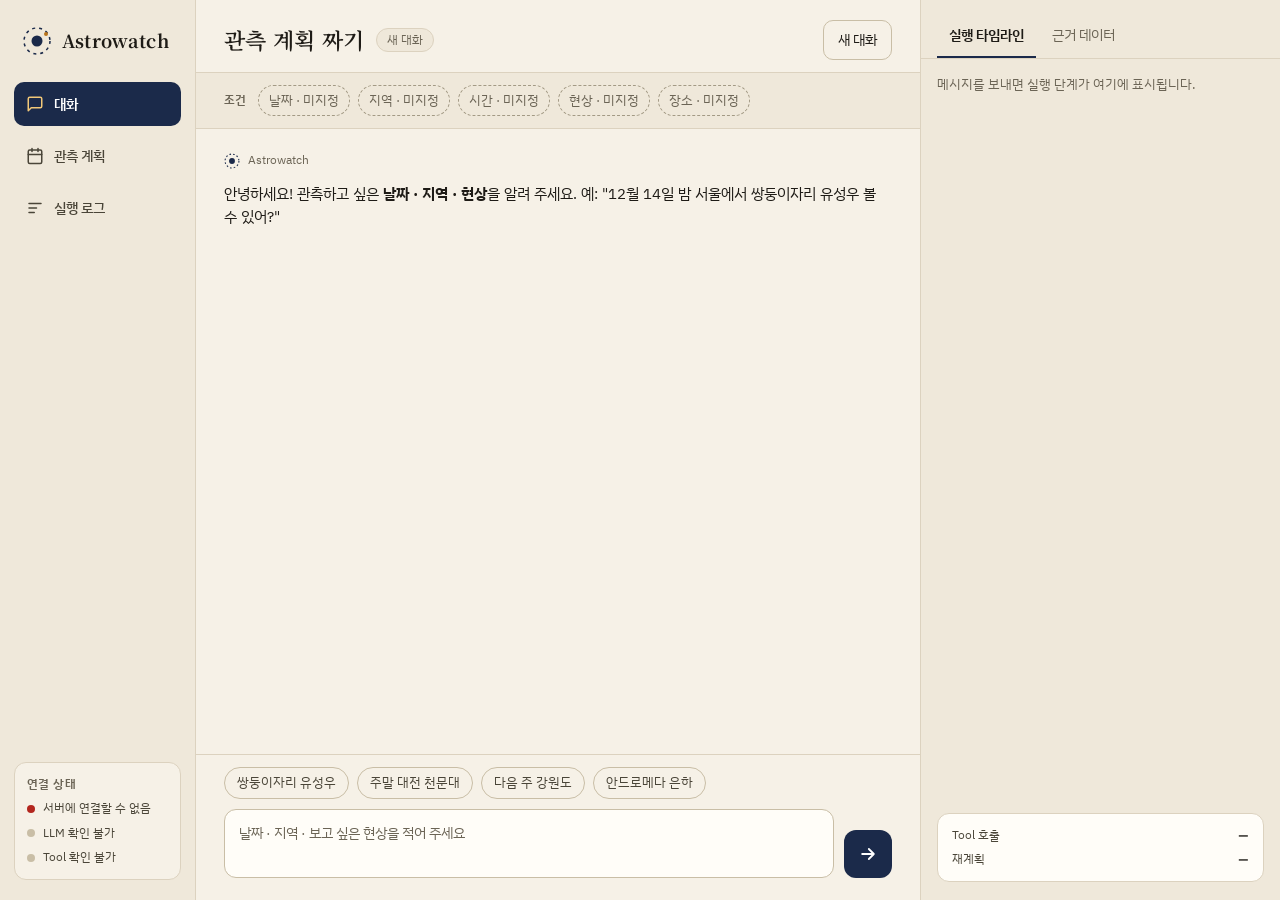
==== frontend/index.html @ b9a4609a "feat: 백엔드 및 프론트엔드 요소 핵심 요소 구현" ====
<!doctype html>
<html lang="ko">
<head>
  <meta charset="utf-8">
  <meta name="viewport" content="width=device-width, initial-scale=1, viewport-fit=cover">
  <title>Astrowatch · 대화</title>
  <link rel="preconnect" href="https://fonts.googleapis.com">
  <link rel="preconnect" href="https://fonts.gstatic.com" crossorigin>
  <link rel="stylesheet" href="https://fonts.googleapis.com/css2?family=IBM+Plex+Sans+KR:wght@400;500;600;700&family=Noto+Serif+KR:wght@600;700&family=Space+Grotesk:wght@500;600;700&display=swap">
  <link rel="stylesheet" href="css/style.css?v=3">
</head>
<body>
<div class="app">
  <nav class="rail" aria-label="주 메뉴">
    <a class="brand" href="index.html" aria-label="Astrowatch 홈"><svg width="30" height="30" viewBox="0 0 30 30" aria-hidden="true"><circle cx="15" cy="15" r="13" fill="none" stroke="#1B2A4A" stroke-width="1.5" stroke-dasharray="3 4"></circle><circle cx="15" cy="15" r="5.5" fill="#1B2A4A"></circle><circle cx="24" cy="8" r="2" fill="#B8731B"></circle></svg><span class="brand-name">Astrowatch</span></a>
    <a class="rail-link" href="index.html" aria-current="page"><svg width="18" height="18" viewBox="0 0 24 24" fill="none" stroke="currentColor" stroke-width="2" stroke-linecap="round" stroke-linejoin="round" aria-hidden="true"><path d="M21 15a2 2 0 0 1-2 2H7l-4 4V5a2 2 0 0 1 2-2h14a2 2 0 0 1 2 2z"></path></svg><span>대화</span></a>
    <a class="rail-link" href="plans.html"><svg width="18" height="18" viewBox="0 0 24 24" fill="none" stroke="currentColor" stroke-width="2" stroke-linecap="round" stroke-linejoin="round" aria-hidden="true"><rect x="3" y="4" width="18" height="18" rx="2"></rect><path d="M16 2v4M8 2v4M3 10h18"></path></svg><span>관측 계획</span><span class="rail-count" id="rail-plan-count" hidden></span></a>
    <a class="rail-link" href="logs.html"><svg width="18" height="18" viewBox="0 0 24 24" fill="none" stroke="currentColor" stroke-width="2" stroke-linecap="round" stroke-linejoin="round" aria-hidden="true"><path d="M4 6h16M4 12h10M4 18h7"></path></svg><span>실행 로그</span></a>
    <div class="rail-card" id="health" aria-live="polite"><div class="rail-card-title">연결 상태</div><div class="muted">확인 중…</div></div>
  </nav>
  <main class="chat-layout">
    <section class="chat-col" aria-label="대화">
      <header class="chat-head">
        <a class="mobile-brand" href="index.html" aria-label="Astrowatch 홈"><svg width="24" height="24" viewBox="0 0 30 30" aria-hidden="true"><circle cx="15" cy="15" r="13" fill="none" stroke="#1B2A4A" stroke-width="1.5" stroke-dasharray="3 4"></circle><circle cx="15" cy="15" r="5.5" fill="#1B2A4A"></circle><circle cx="24" cy="8" r="2" fill="#B8731B"></circle></svg><span class="brand-name">Astrowatch</span></a>
        <h1 class="page-title">관측 계획 짜기</h1>
        <span id="session-label" class="session-chip">새 대화</span>
        <button type="button" id="new-chat" class="btn btn-sm">새 대화</button>
      </header>

      <div id="cond-strip" class="cond-strip" aria-label="현재 조건"></div>

      <div id="messages" class="messages" aria-live="polite"></div>

      <div class="composer">
        <button type="button" id="sheet-handle" class="sheet-handle" aria-controls="exec-panel" aria-expanded="false">
          <span class="grip" aria-hidden="true"></span>
          <span>실행 과정</span>
          <span id="sheet-summary" class="num">아직 실행 없음</span>
          <svg width="16" height="16" viewBox="0 0 24 24" fill="none" stroke="currentColor" stroke-width="2" stroke-linecap="round" stroke-linejoin="round" aria-hidden="true"><path d="m18 15-6-6-6 6"></path></svg>
        </button>
        <p id="status" class="status" hidden><span class="spinner" aria-hidden="true"></span> 처리 중… Tool 을 호출하고 있습니다</p>
        <div class="examples" aria-label="예시 질문">
          <button type="button" class="chip" data-example="12월 14일 밤 서울에서 쌍둥이자리 유성우 볼 수 있어?">쌍둥이자리 유성우</button>
          <button type="button" class="chip" data-example="이번 주말 대전 근처 천문대 추천해 줘">주말 대전 천문대</button>
          <button type="button" class="chip" data-example="다음 주 강원도에서 별 보기 좋은 날은?">다음 주 강원도</button>
          <button type="button" class="chip" data-example="대전 유성구에서 안드로메다 은하 보기 좋은 날짜 추천해 줘">안드로메다 은하</button>
        </div>
        <form id="chat-form" class="chat-form">
          <label for="chat-input" class="sr-only">메시지</label>
          <textarea id="chat-input" rows="2" maxlength="2000" placeholder="날짜 · 지역 · 보고 싶은 현상을 적어 주세요"></textarea>
          <button type="submit" id="send-btn" class="send-btn" aria-label="보내기"><svg width="20" height="20" viewBox="0 0 24 24" fill="none" stroke="currentColor" stroke-width="2.2" stroke-linecap="round" stroke-linejoin="round" aria-hidden="true"><path d="M5 12h14M13 6l6 6-6 6"></path></svg></button>
        </form>
      </div>
    </section>

    <aside id="exec-panel" class="exec-panel" aria-label="실행 패널">
      <div class="exec-tabs" role="tablist" aria-label="패널 전환">
        <button type="button" role="tab" id="tab-timeline" class="exec-tab" aria-selected="true" aria-controls="pane-timeline">실행 타임라인</button>
        <button type="button" role="tab" id="tab-evidence" class="exec-tab" aria-selected="false" aria-controls="pane-evidence" tabindex="-1">근거 데이터</button>
        <button type="button" id="exec-close" class="btn btn-icon exec-close" aria-label="실행 패널 닫기"><svg width="18" height="18" viewBox="0 0 24 24" fill="none" stroke="currentColor" stroke-width="2" stroke-linecap="round" aria-hidden="true"><path d="M18 6 6 18M6 6l12 12"></path></svg></button>
      </div>
      <div id="pane-timeline" class="exec-body" role="tabpanel" aria-labelledby="tab-timeline">
        <div id="timeline"><p class="empty">메시지를 보내면 실행 단계가 여기에 표시됩니다.</p></div>
      </div>
      <div id="pane-evidence" class="exec-body" role="tabpanel" aria-labelledby="tab-evidence" hidden>
        <div id="evidence"><p class="empty">추천·제외 후보의 판단 근거와 Tool 응답 요약이 여기에 표시됩니다.</p></div>
      </div>
      <div id="exec-summary" class="exec-summary">
        <div class="row"><span>Tool 호출</span><b id="sum-tools">—</b></div>
        <div class="row"><span>재계획</span><b id="sum-replan">—</b></div>
        <a id="sum-log" href="logs.html" hidden>이 세션의 전체 로그 →</a>
      </div>
    </aside>
  </main>
  <nav class="tabbar" aria-label="주 메뉴(모바일)">
    <a class="tab" href="index.html" aria-current="page"><svg width="20" height="20" viewBox="0 0 24 24" fill="none" stroke="currentColor" stroke-width="2" stroke-linecap="round" stroke-linejoin="round" aria-hidden="true"><path d="M21 15a2 2 0 0 1-2 2H7l-4 4V5a2 2 0 0 1 2-2h14a2 2 0 0 1 2 2z"></path></svg><span>대화</span></a>
    <a class="tab" href="plans.html"><svg width="20" height="20" viewBox="0 0 24 24" fill="none" stroke="currentColor" stroke-width="2" stroke-linecap="round" stroke-linejoin="round" aria-hidden="true"><rect x="3" y="4" width="18" height="18" rx="2"></rect><path d="M16 2v4M8 2v4M3 10h18"></path></svg><span>계획</span></a>
    <a class="tab" href="logs.html"><svg width="20" height="20" viewBox="0 0 24 24" fill="none" stroke="currentColor" stroke-width="2" stroke-linecap="round" stroke-linejoin="round" aria-hidden="true"><path d="M4 6h16M4 12h10M4 18h7"></path></svg><span>로그</span></a>
  </nav>
</div>
  <script src="js/api.js?v=3"></script>
  <script src="js/markdown.js?v=3"></script>
  <script src="js/ui.js?v=3"></script>
  <script src="js/timeline.js?v=3"></script>
  <script src="js/chat.js?v=3"></script>
</body>
</html>
---- frontend/css/style.css ----
/* Astrowatch — 방향 B "Almanac" (밝은 종이 + 남색 잉크 + 호박 강조)
   색 · 폰트 · 간격은 디자인 시안 ChatB.dc.html 기준. 레이아웃은 Main / Mobile / Plans / Logs 시안 구조. */
:root {
  --bg: #F6F1E7;
  --bg-2: #EFE8DA;        /* 레일 · 패널 · 조건 스트립 */
  --surface: #FFFDF8;     /* 카드 */
  --line: #DCD2BF;
  --line-2: #C9BEA6;
  --line-soft: #EDE5D4;
  --text: #1E1B16;
  --text-2: #4A4538;
  --muted: #6B6455;
  --ink: #1B2A4A;         /* 주 행동 · 사용자 말풍선 · 활성 */
  --ink-hover: #0F1B33;
  --ink-deep: #2B3A5C;    /* 어두운 시간 바 */
  --gold: #F2C879;        /* 타임바 강조선 · 달 빗금 */
  --amber: #B8731B;       /* 내 관측 창 채움 */
  --ok: #1F7A4D;
  --ok-bg: #E3F1E8;
  --cond: #7A4F00;
  --cond-bg: #FBEFD6;
  --bad: #B3261E;
  --bad-bg: #FBE4E1;
  --replan: #5B3FA6;
  --replan-bg: #EEE8F8;
  --radius: 12px;
  --radius-lg: 14px;
  --rail-w: 196px;
  --tabbar-h: 64px;

  --font-sans: "IBM Plex Sans KR", "Apple SD Gothic Neo", "Malgun Gothic", system-ui, -apple-system, "Segoe UI", sans-serif;
  --font-serif: "Noto Serif KR", "Nanum Myeongjo", "AppleMyungjo", "Batang", Georgia, serif;
  --font-num: "Space Grotesk", "IBM Plex Sans KR", ui-monospace, "Segoe UI", sans-serif;
  color-scheme: light;
}

* { box-sizing: border-box; }
html { -webkit-text-size-adjust: 100%; }
body {
  margin: 0;
  background: var(--bg);
  color: var(--text);
  font: 14px/1.55 var(--font-sans);
}
a { color: var(--ink); }
a:hover { color: var(--ink-hover); }
code, .num, .mono { font-family: var(--font-num); font-variant-numeric: tabular-nums; }
code { font-size: .92em; }
h1, h2, h3, h4 { margin: 0; }
[hidden] { display: none !important; }
.muted { color: var(--muted); }
.sr-only {
  position: absolute; width: 1px; height: 1px; overflow: hidden;
  clip: rect(0 0 0 0); white-space: nowrap;
}
:focus-visible { outline: 2px solid var(--ink); outline-offset: 2px; }
::placeholder { color: var(--muted); opacity: 1; }
.svg-i { flex-shrink: 0; display: inline-block; vertical-align: middle; }

/* ═════════ 앱 골격 ═════════ */
.app {
  display: grid;
  grid-template-columns: var(--rail-w) minmax(0, 1fr);
  min-height: 100vh;
}

/* 좌측 레일 */
.rail {
  position: sticky; top: 0;
  height: 100vh;
  display: flex; flex-direction: column; gap: 8px;
  padding: 20px 14px;
  background: var(--bg-2);
  border-right: 1px solid var(--line);
  overflow-y: auto;
}
.brand {
  display: flex; align-items: center; gap: 10px;
  padding: 6px 8px 18px;
  color: var(--text); text-decoration: none;
}
.brand:hover { color: var(--text); }
.brand-name { font-family: var(--font-serif); font-weight: 700; font-size: 18px; letter-spacing: .01em; }
.rail-link {
  display: flex; align-items: center; gap: 10px;
  min-height: 44px; padding: 10px 12px;
  border-radius: 10px;
  color: var(--text-2); text-decoration: none; font-weight: 500;
}
.rail-link:hover { background: var(--bg); color: var(--text); }
.rail-link[aria-current="page"] { background: var(--ink); color: #fff; font-weight: 600; }
.rail-link[aria-current="page"] svg { stroke: var(--gold); }
.rail-count {
  margin-left: auto;
  font-family: var(--font-num); font-size: 12px;
  color: var(--text-2); background: var(--bg);
  border: 1px solid var(--line); border-radius: 999px; padding: 0 8px;
}
.rail-link[aria-current="page"] .rail-count { color: var(--ink); }
.rail-card {
  margin-top: auto;
  display: flex; flex-direction: column; gap: 6px;
  padding: 12px;
  border-radius: var(--radius);
  background: var(--bg); border: 1px solid var(--line);
  font-size: 12px; color: var(--text-2);
}
.rail-card-title { font-weight: 600; letter-spacing: .04em; color: var(--muted); }
.health-row { display: flex; align-items: center; gap: 8px; }
.health-row .num { margin-left: auto; }
.dot { width: 8px; height: 8px; border-radius: 50%; flex-shrink: 0; background: var(--line-2); }
.dot-ok { background: var(--ok); }
.dot-bad { background: var(--bad); }
.dot-cond { background: var(--amber); }

/* 모바일 하단 탭 */
.tabbar { display: none; }

/* 공통 페이지 헤더 */
.page-head {
  display: flex; flex-wrap: wrap; align-items: center; gap: 12px;
}
.page-title { font-family: var(--font-serif); font-size: 22px; font-weight: 600; }
.page-sub { font-size: 12.5px; color: var(--muted); }
.mobile-brand { display: none; }

/* ═════════ 버튼 · 칩 ═════════ */
.btn {
  font: inherit; cursor: pointer;
  display: inline-flex; align-items: center; justify-content: center; gap: 8px;
  min-height: 44px; padding: 0 16px;
  border-radius: 10px;
  border: 1px solid var(--line-2); background: transparent; color: var(--text);
  text-decoration: none; white-space: nowrap;
}
.btn:hover:not(:disabled) { background: var(--bg-2); color: var(--text); }
.btn:disabled { opacity: .5; cursor: not-allowed; }
.btn-primary { border: none; background: var(--ink); color: #fff; font-weight: 600; padding: 0 18px; }
.btn-primary:hover:not(:disabled) { background: var(--ink-hover); color: #fff; }
.btn-danger { border-color: var(--bad); color: var(--bad); }
.btn-danger:hover:not(:disabled) { background: var(--bad-bg); color: var(--bad); }
.btn-danger-fill { border: none; background: var(--bad); color: #fff; font-weight: 600; }
.btn-danger-fill:hover:not(:disabled) { background: #8F1E18; color: #fff; }
.btn-sm { min-height: 40px; padding: 0 14px; }
.btn-icon { width: 44px; padding: 0; }

.chip {
  font: inherit; font-size: 12.5px; cursor: pointer;
  display: inline-flex; align-items: center; gap: 6px;
  min-height: 36px; padding: 0 12px;
  border-radius: 999px; border: 1px solid var(--line-2);
  background: transparent; color: var(--text-2);
  white-space: nowrap;
}
.chip:hover { background: var(--bg-2); color: var(--text); }
.chip[aria-pressed="true"], .chip[aria-selected="true"] {
  background: var(--ink); border-color: var(--ink); color: #fff; font-weight: 600;
}
.chip .num { font-size: 12px; }

/* 판정 배지 (모양 + 색) */
.badge {
  display: inline-flex; align-items: center; gap: 6px;
  padding: 4px 10px; border-radius: 999px;
  font-size: 12.5px; font-weight: 600; white-space: nowrap;
}
.badge-fit { background: var(--ok-bg); color: var(--ok); }
.badge-cond { background: var(--cond-bg); color: var(--cond); }
.badge-unfit { background: var(--bad-bg); color: var(--bad); }
.badge-unjudged { background: var(--bg-2); color: var(--text-2); }

/* 알림 · 스트립 */
.banner {
  display: flex; align-items: flex-start; gap: 10px;
  padding: 10px 14px; border-radius: var(--radius);
  font-size: 13px; border: 1px solid var(--line-2); background: var(--bg-2); color: var(--text-2);
}
.banner svg { margin-top: 2px; }
.banner-ok { background: var(--ok-bg); border-color: #9CCBB0; color: var(--ok); }
.banner-cond { background: var(--cond-bg); border-color: #E3C27E; color: var(--cond); }
.banner-bad { background: var(--bad-bg); border-color: #E7A9A3; color: var(--bad); }
.stop-strip {
  display: flex; align-items: center; gap: 10px;
  padding: 9px 12px; border-radius: 10px;
  background: var(--bg-2); border: 1px solid var(--line-2);
  font-size: 12.5px; color: var(--text-2);
}
.stop-strip.is-fatal { background: var(--cond-bg); border-color: #E3C27E; color: var(--cond); }
.stop-count { font-family: var(--font-num); font-weight: 700; color: var(--replan); flex-shrink: 0; }

/* 인라인 확인 */
.confirm {
  display: flex; flex-wrap: wrap; align-items: center; gap: 8px;
  padding: 10px 12px; border-radius: 10px;
  background: var(--bad-bg); border: 1px solid #E7A9A3; color: var(--bad);
  font-size: 13px;
}
.confirm span { flex: 1 1 160px; }

.form-err { margin: 0; color: var(--bad); font-size: 12.5px; }

/* 폼 */
.field { display: flex; flex-direction: column; gap: 4px; font-size: 12.5px; color: var(--muted); min-width: 0; }
.field input, .input {
  font: inherit; font-size: 14px; color: var(--text);
  min-height: 44px; padding: 9px 11px;
  border-radius: 10px; background: var(--surface); border: 1px solid var(--line-2);
  width: 100%; min-width: 0;
}
.field input[type="datetime-local"] { font-family: var(--font-num); }

.spinner {
  display: inline-block; width: 14px; height: 14px; border-radius: 50%;
  border: 2px solid var(--line-2); border-top-color: var(--ink);
  animation: spin .8s linear infinite;
}
@keyframes spin { to { transform: rotate(360deg); } }
@media (prefers-reduced-motion: reduce) { .spinner { animation-duration: 2.4s; } }

/* ═════════ 대화 화면 ═════════ */
.chat-layout {
  display: grid;
  grid-template-columns: minmax(0, 1fr) minmax(300px, 360px);
  height: 100vh; height: 100dvh;
  min-width: 0;
}
.chat-col { display: flex; flex-direction: column; min-width: 0; min-height: 0; }
.chat-head {
  display: flex; flex-wrap: wrap; align-items: center; gap: 12px;
  padding: 20px 28px 12px; border-bottom: 1px solid var(--line);
}
.session-chip {
  font-family: var(--font-num); font-size: 12px; color: var(--muted);
  background: var(--bg-2); border: 1px solid var(--line);
  border-radius: 999px; padding: 2px 10px;
}
.chat-head .btn { margin-left: auto; }

.cond-strip {
  display: flex; flex-wrap: wrap; align-items: center; gap: 8px;
  padding: 12px 28px;
  background: var(--bg-2); border-bottom: 1px solid var(--line);
}
.cond-label { font-size: 12px; color: var(--muted); font-weight: 600; margin-right: 4px; }
.cond-chip {
  padding: 5px 10px; border-radius: 999px;
  background: var(--bg); border: 1px solid var(--line);
  font-size: 12.5px; white-space: nowrap;
}
.cond-chip .k { color: var(--muted); }
.cond-chip b { font-weight: 600; }
.cond-chip.is-empty { background: transparent; border: 1px dashed #A39A85; color: var(--muted); }
.cond-chip.is-needed { background: var(--cond-bg); border: 1px solid var(--amber); color: var(--cond); font-weight: 600; }
.cond-chip.is-needed .k { color: var(--cond); }
.cond-chip .fixed { color: var(--muted); margin-left: 2px; }

.messages {
  flex: 1 1 auto; min-height: 0; overflow-y: auto;
  display: flex; flex-direction: column; gap: 18px;
  padding: 22px 28px;
}
.msg-user {
  align-self: flex-end; max-width: 72%;
  padding: 11px 15px; border-radius: 16px 16px 4px 16px;
  background: var(--ink); color: #fff;
  overflow-wrap: anywhere;
}
.msg-bot {
  align-self: flex-start; width: 100%; max-width: 760px;
  display: flex; flex-direction: column; gap: 12px;
}
.bot-meta { display: flex; align-items: center; gap: 8px; font-size: 12px; color: var(--muted); }
.answer { font-size: 15px; overflow-wrap: anywhere; }
.answer p { margin: 0 0 .6em; }
.answer p:last-child { margin-bottom: 0; }
.answer ul, .answer ol { margin: .2em 0 .6em; padding-left: 1.3em; }
.answer code { background: var(--bg-2); padding: 0 4px; border-radius: 4px; }
.status { display: flex; align-items: center; gap: 8px; font-size: 13px; color: var(--muted); margin: 0; }

/* 추천 카드 */
.cards { display: flex; flex-direction: column; gap: 12px; }
.card {
  border-radius: var(--radius-lg); background: var(--surface);
  border: 1px solid var(--line); overflow: hidden;
}
.card-head { display: flex; flex-wrap: wrap; align-items: center; gap: 6px 10px; padding: 16px 20px 0; }
.card-title { font-family: var(--font-serif); font-size: 18px; font-weight: 600; overflow-wrap: anywhere; }
.card-sub { font-size: 12.5px; color: var(--muted); }
.card-head .badge { margin-left: auto; }
.stats {
  display: grid; grid-template-columns: repeat(4, minmax(0, 1fr)); gap: 10px;
  padding: 14px 20px;
}
.stat { padding: 10px 12px; border-radius: 10px; background: var(--bg); min-width: 0; }
.stat-k { font-size: 11.5px; color: var(--muted); }
.stat-v {
  font-family: var(--font-num); font-variant-numeric: tabular-nums;
  font-size: 20px; font-weight: 600; color: var(--text); line-height: 1.35;
  overflow-wrap: anywhere;
}
.stat-v.is-ink { color: var(--ink); }
.stat-v.is-ok { color: var(--ok); }
.stat-v.is-bad { color: var(--bad); }
.stat-v.is-none { color: var(--muted); }
.stat-s { font-size: 12px; color: var(--text-2); }

.card-foot {
  display: flex; flex-wrap: wrap; align-items: center; gap: 10px;
  padding: 12px 20px 16px; border-top: 1px solid var(--line-soft);
}
.card-foot details { flex: 1 1 260px; font-size: 12.5px; color: var(--text-2); min-width: 0; }
.card-foot summary, .soft-box summary { cursor: pointer; color: var(--muted); min-height: 32px; display: list-item; }
.reasons { margin: 8px 0 0; padding-left: 18px; display: flex; flex-direction: column; gap: 3px; }
.save-result { flex-basis: 100%; display: flex; flex-direction: column; gap: 8px; font-size: 13px; }
.save-result:empty { display: none; }
.save-msg.ok { color: var(--ok); }
.save-msg.err { color: var(--bad); }

/* 밤 타임바 */
.nightbar { padding: 0 20px 14px; display: flex; flex-direction: column; gap: 6px; }
.nb-ticks {
  display: flex; justify-content: space-between;
  font-family: var(--font-num); font-size: 11px; color: var(--muted);
}
.nb-track {
  position: relative; height: 34px;
  border-radius: 8px; background: var(--bg-2); border: 1px solid var(--line);
  overflow: hidden;
}
.nb-track.has-sky { height: 44px; }
.nb-dark { position: absolute; top: 0; bottom: 0; background: var(--ink-deep); }
.nb-moon {
  position: absolute; top: 0; height: 10px;
  background: repeating-linear-gradient(135deg, var(--gold) 0 4px, transparent 4px 8px);
}
.nb-moon-unknown {
  position: absolute; top: 0; height: 10px;
  background: repeating-linear-gradient(90deg, #A39A85 0 3px, transparent 3px 7px);
  opacity: .8;
}
.nb-win {
  position: absolute; top: 10px; bottom: 0;
  background: rgba(184, 115, 27, .45);
  border-left: 2px solid var(--gold); border-right: 2px solid var(--gold);
}
.nb-track.has-sky .nb-win { bottom: 10px; }
.nb-event { position: absolute; top: 0; bottom: 0; width: 2px; background: var(--bg); }
.nb-track.has-sky .nb-event { bottom: 10px; }
.nb-sky { position: absolute; bottom: 0; height: 10px; border-right: 1px solid rgba(255, 253, 248, .6); }
.nb-objrow { position: relative; height: 4px; overflow: hidden; border-radius: 2px; }
.nb-obj { position: absolute; top: 0; bottom: 0; border-radius: 2px; background: var(--replan); }
.sky-clear { background: var(--ok); }
.sky-partly { background: #F6DDA6; }
.sky-bad { background: var(--bad); }
.sky-unknown { background: #A39A85; }
.nb-legend { display: flex; flex-wrap: wrap; gap: 6px 14px; font-size: 11.5px; color: var(--muted); }
.nb-legend > span { display: inline-flex; align-items: center; gap: 6px; }
.sw { width: 14px; height: 10px; border-radius: 3px; display: inline-block; flex-shrink: 0; }
.sw-dark { background: var(--ink-deep); }
.sw-moon { background: repeating-linear-gradient(135deg, var(--gold) 0 3px, var(--ink-deep) 3px 6px); }
.sw-win { background: rgba(184, 115, 27, .55); border: 1px solid var(--gold); }
.sw-event { width: 3px; height: 12px; background: var(--ink-deep); border-radius: 0; }
.sw-moon-unknown { background: repeating-linear-gradient(90deg, #A39A85 0 2px, transparent 2px 5px); border: 1px dashed #A39A85; }
.sw-obj { height: 4px; border-radius: 2px; background: var(--replan); }
.sw-sky { display: inline-flex; width: auto; height: auto; gap: 1px; border-radius: 0; }
.sw-sky i { width: 8px; height: 10px; display: inline-block; }

/* 미니 타임바 (계획 서랍) */
.nb-mini { display: flex; flex-direction: column; gap: 5px; }
.nb-mini .nb-track { height: 22px; border-radius: 6px; }
.nb-mini .nb-win { top: 0; }
.nb-mini .nb-ticks { font-size: 10.5px; }

/* 응답 아래 보조 상자 */
.aux-row { display: flex; flex-wrap: wrap; gap: 10px; font-size: 12.5px; }
.soft-box {
  flex: 1 1 300px; min-width: 0;
  padding: 10px 14px; border-radius: var(--radius);
  background: var(--bg-2); border: 1px solid var(--line); color: var(--text-2);
}
.soft-box.with-icon { display: flex; gap: 10px; align-items: flex-start; }
.soft-box ul { margin: 8px 0 0; padding-left: 18px; display: flex; flex-direction: column; gap: 6px; }
.soft-box h4 { font-size: 12.5px; font-weight: 600; color: var(--text); margin-bottom: 4px; }
.place-list { list-style: none; padding: 0 !important; }
.place-list a { font-weight: 600; }
.excl-item small { display: block; color: var(--muted); }

/* 입력부 */
.composer {
  display: flex; flex-direction: column; gap: 10px;
  padding: 12px 28px 22px;
  border-top: 1px solid var(--line); background: var(--bg);
}
.examples { display: flex; flex-wrap: wrap; gap: 8px; }
.examples .chip { min-height: 32px; }
.chat-form { display: flex; gap: 10px; align-items: flex-end; }
.chat-form textarea {
  flex: 1; min-width: 0; resize: none;
  font: inherit; padding: 12px 14px; min-height: 48px;
  border-radius: var(--radius); background: var(--surface); color: var(--text);
  border: 1px solid var(--line-2);
}
.send-btn {
  width: 48px; height: 48px; flex-shrink: 0;
  border-radius: var(--radius); border: none;
  background: var(--ink); color: #fff; cursor: pointer;
  display: inline-flex; align-items: center; justify-content: center;
}
.send-btn:hover:not(:disabled) { background: var(--ink-hover); }
.send-btn:disabled { opacity: .5; cursor: not-allowed; }

/* 실행 패널 */
.exec-panel {
  display: flex; flex-direction: column; min-height: 0; min-width: 0;
  background: var(--bg-2); border-left: 1px solid var(--line);
}
.exec-tabs { display: flex; gap: 4px; padding: 14px 16px 0; border-bottom: 1px solid var(--line); align-items: flex-end; }
.exec-tab {
  font: inherit; min-height: 44px; padding: 0 12px;
  border: none; border-bottom: 2px solid transparent;
  background: transparent; color: var(--muted); cursor: pointer;
}
.exec-tab[aria-selected="true"] { border-bottom-color: var(--ink); color: var(--text); font-weight: 600; }
.exec-close { margin-left: auto; display: none; }
.exec-body { flex: 1 1 auto; min-height: 0; overflow-y: auto; padding: 16px; font-size: 12.5px; }
.exec-body .empty { color: var(--muted); margin: 0; }
.exec-summary {
  margin: 0 16px 18px; padding: 12px 14px;
  border-radius: var(--radius); background: var(--surface); border: 1px solid var(--line);
  font-size: 12px; color: var(--text-2);
  display: flex; flex-direction: column; gap: 6px;
}
.exec-summary .row { display: flex; justify-content: space-between; gap: 8px; }
.exec-summary b { font-family: var(--font-num); color: var(--text); }
.exec-summary a { margin-top: 4px; font-weight: 600; text-decoration: none; min-height: 32px; display: inline-flex; align-items: center; }
.sheet-handle { display: none; }

/* 타임라인 */
.timeline { list-style: none; margin: 0; padding: 0; display: flex; flex-direction: column; gap: 2px; }
.tl-item { display: flex; gap: 10px; padding: 7px 0; }
.tl-item.in-replan { padding-left: 16px; border-left: 2px solid var(--replan-bg); margin-left: 10px; }
.tl-icon {
  flex-shrink: 0; width: 22px; height: 22px;
  display: inline-flex; align-items: center; justify-content: center;
}
.tl-icon.i-stage { border-radius: 50%; border: 1.5px solid var(--ink); }
.tl-icon.i-stage::after { content: ""; width: 6px; height: 6px; border-radius: 50%; background: var(--ink); }
.tl-icon.i-stage-start::after { background: transparent; border: 1.5px solid var(--ink); width: 4px; height: 4px; }
.tl-icon.i-tool { border-radius: 6px; background: var(--ok-bg); border: 1.5px solid var(--ok); color: var(--ok); }
.tl-icon.i-tool-call { background: var(--surface); }
.tl-icon.i-fail { border-radius: 6px; background: var(--bad-bg); border: 1.5px solid var(--bad); color: var(--bad); }
.tl-icon.i-llm {
  border-radius: 50%; border: 1.5px solid var(--replan); color: var(--replan);
  font-size: 9px; font-weight: 700; font-family: var(--font-num); letter-spacing: -.02em;
}
.tl-body { min-width: 0; flex: 1; }
.tl-head { display: flex; flex-wrap: wrap; align-items: baseline; gap: 4px 8px; }
.tl-head code { font-size: 12px; }
.tl-ms { font-family: var(--font-num); color: var(--muted); }
.tl-summary { color: var(--muted); overflow-wrap: anywhere; }
.tl-item.is-fail .tl-summary { color: var(--bad); }
.tl-tag {
  font-size: 11px; padding: 0 6px; border-radius: 6px;
  border: 1px solid var(--line-2); color: var(--text-2);
}
.tl-tag.is-fail { color: var(--bad); border-color: var(--bad); }
.tl-tag.is-replan { color: var(--replan); border-color: #B4A3DC; }
.tl-sep {
  display: flex; flex-direction: column; gap: 2px;
  margin: 10px 0 4px; padding: 8px 10px;
  border-radius: 10px; background: var(--replan-bg);
  color: var(--replan); font-weight: 600;
}
.tl-sep small { font-weight: 400; color: var(--text-2); overflow-wrap: anywhere; }

/* 근거 데이터 */
.evidence { display: flex; flex-direction: column; gap: 14px; }
.evidence h3 { font-size: 12px; font-weight: 600; color: var(--muted); letter-spacing: .04em; margin-bottom: 6px; }
.ev-list { list-style: none; margin: 0; padding: 0; display: flex; flex-direction: column; gap: 6px; }
.ev-item {
  padding: 8px 10px; border-radius: 10px;
  background: var(--surface); border: 1px solid var(--line);
  overflow-wrap: anywhere;
}
.ev-item .ev-title { display: flex; flex-wrap: wrap; align-items: center; gap: 6px; font-weight: 600; margin-bottom: 4px; }
.ev-item .badge { font-size: 11.5px; padding: 2px 8px; }
.ev-item ul { margin: 0; padding-left: 16px; color: var(--text-2); }
.ev-item.is-fail { border-color: #E7A9A3; }
.ev-item.is-fail .ev-sum { color: var(--bad); }
.ev-sum { color: var(--text-2); }

/* ═════════ 계획 · 로그 공통 2단 ═════════ */
.split {
  display: grid;
  grid-template-columns: minmax(0, 1fr) minmax(320px, 420px);
  min-height: 100vh;
  min-width: 0;
}
.split-main {
  display: flex; flex-direction: column; gap: 16px;
  padding: 22px 28px 32px; min-width: 0;
}
.drawer {
  display: flex; flex-direction: column; gap: 16px;
  padding: 22px 24px 32px;
  background: var(--bg-2); border-left: 1px solid var(--line);
  min-width: 0;
}
.drawer-empty { color: var(--muted); font-size: 13px; margin: 0; }
.drawer-head { display: flex; align-items: flex-start; gap: 10px; }
.drawer-head > div { flex: 1; min-width: 0; }
.drawer-kicker { font-size: 12px; color: var(--muted); font-family: var(--font-num); }
.drawer-title { font-family: var(--font-serif); font-size: 18px; font-weight: 600; margin-top: 2px; overflow-wrap: anywhere; }
.filters { display: flex; flex-wrap: wrap; align-items: center; gap: 6px; }
.filters-label { font-size: 12.5px; color: var(--muted); margin-right: 4px; }

/* 계획 목록 */
.day-group { display: flex; flex-direction: column; gap: 8px; }
.day-head { display: flex; align-items: baseline; gap: 10px; }
.day-head .day { font-family: var(--font-num); font-size: 15px; font-weight: 600; }
.day-head .dday { font-size: 12px; color: var(--muted); font-family: var(--font-num); }
.plan-row {
  display: flex; flex-wrap: wrap; align-items: center; gap: 10px 14px;
  width: 100%; text-align: left; font: inherit; cursor: pointer;
  padding: 14px 16px; min-height: 44px;
  border-radius: var(--radius-lg);
  background: var(--surface); border: 1px solid var(--line); color: var(--text);
}
.plan-row:hover { border-color: var(--line-2); }
.plan-row[aria-current="true"] { border: 1.5px solid var(--ink); box-shadow: 0 0 0 2px rgba(27, 42, 74, .08); }
.plan-time { width: 72px; text-align: center; font-family: var(--font-num); font-variant-numeric: tabular-nums; flex-shrink: 0; }
.plan-time .t1 { font-size: 18px; font-weight: 700; color: var(--ink); }
.plan-time .t2 { font-size: 11px; color: var(--muted); }
.plan-main { flex: 1 1 200px; min-width: 0; }
.plan-main .t { font-weight: 600; overflow-wrap: anywhere; }
.plan-main .s {
  font-size: 12.5px; color: var(--text-2);
  overflow: hidden; text-overflow: ellipsis; white-space: nowrap;
}
.plan-flags { display: flex; flex-direction: column; align-items: flex-end; gap: 4px; font-size: 12px; }
.flag { display: inline-flex; align-items: center; gap: 6px; }
.flag-ok { color: var(--ok); }
.flag-none { color: var(--muted); }
.flag-warn { color: var(--cond); font-weight: 600; }

.edit-form { display: grid; grid-template-columns: repeat(2, minmax(0, 1fr)); gap: 10px 12px; }
.edit-form .full { grid-column: 1 / -1; }
.basis-box {
  padding: 10px 12px; border-radius: 10px;
  background: var(--surface); border: 1px solid var(--line);
  color: var(--text-2); font-size: 12.5px; overflow-wrap: anywhere;
}
.basis-box .k { color: var(--muted); font-size: 11.5px; margin-bottom: 4px; }
.form-actions { display: flex; flex-wrap: wrap; gap: 8px; align-items: center; }
.form-actions .push { margin-left: auto; }
.info-card {
  padding: 14px; border-radius: var(--radius-lg);
  background: var(--surface); border: 1px solid var(--line);
  display: flex; flex-direction: column; gap: 8px; font-size: 12.5px; color: var(--text-2);
}
.info-card .row { display: flex; flex-wrap: wrap; align-items: center; gap: 8px; }
.info-card b { font-size: 13.5px; color: var(--text); }
.info-card .note { font-size: 12px; color: var(--muted); }
.meta-list { display: grid; grid-template-columns: auto 1fr; gap: 4px 12px; margin: 0; font-size: 12.5px; }
.meta-list dt { color: var(--muted); }
.meta-list dd { margin: 0; color: var(--text-2); overflow-wrap: anywhere; }

/* 로그 */
.logs-split { grid-template-columns: minmax(280px, 360px) minmax(0, 1fr); }
.sessions-col {
  display: flex; flex-direction: column; gap: 12px;
  padding: 22px 20px 32px;
  background: var(--bg-2); border-right: 1px solid var(--line);
  min-width: 0;
}
.session-list { list-style: none; margin: 0; padding: 0; display: flex; flex-direction: column; gap: 6px; }
.session-card {
  display: flex; flex-direction: column; gap: 4px;
  width: 100%; text-align: left; font: inherit; cursor: pointer;
  padding: 12px 14px; border-radius: var(--radius);
  background: var(--surface); border: 1px solid var(--line); color: var(--text);
}
.session-card:hover { border-color: var(--line-2); }
.session-card[aria-current="true"] { border: 1.5px solid var(--ink); }
.session-card .top { display: flex; align-items: center; gap: 8px; font-size: 12px; color: var(--muted); }
.session-card .top .time { margin-left: auto; font-family: var(--font-num); }
.session-card .msg { font-size: 13.5px; font-weight: 500; overflow: hidden; text-overflow: ellipsis; white-space: nowrap; }
.mini-chips { display: flex; flex-wrap: wrap; gap: 6px; font-size: 11.5px; font-family: var(--font-num); }
.mini-chip { padding: 1px 7px; border-radius: 999px; background: var(--bg); border: 1px solid var(--line); color: var(--text-2); }
.mini-chip.c-tool { color: var(--ok); }
.mini-chip.c-replan { color: var(--replan); }
.mini-chip.c-fail { color: var(--bad); }
.events-col { display: flex; flex-direction: column; gap: 14px; padding: 22px 28px 32px; min-width: 0; }
.events-head { display: flex; flex-wrap: wrap; align-items: center; gap: 12px; }
.events-head > div { flex: 1 1 260px; min-width: 0; }
.events-head h2 { font-family: var(--font-serif); font-size: 18px; font-weight: 600; margin-top: 2px; overflow-wrap: anywhere; }
.table-wrap {
  overflow-x: auto; max-width: 100%;
  border-radius: var(--radius-lg); border: 1px solid var(--line); background: var(--surface);
}
.table { width: 100%; border-collapse: collapse; font-size: 12.5px; min-width: 640px; }
.table th {
  text-align: left; color: var(--muted); font-weight: 600;
  padding: 10px 12px; border-bottom: 1px solid var(--line); white-space: nowrap;
}
.table td { padding: 9px 12px; border-bottom: 1px solid var(--line-soft); vertical-align: top; }
.table tr:last-child td { border-bottom: none; }
.table td.n, .table th.n { text-align: right; font-family: var(--font-num); }
.table .c-num { color: var(--muted); font-family: var(--font-num); }
.table .c-time { font-family: var(--font-num); white-space: nowrap; }
.table .c-where { font-family: var(--font-num); overflow-wrap: anywhere; }
.table details summary { cursor: pointer; overflow-wrap: anywhere; }
.table pre {
  margin: 6px 0 0; padding: 8px 10px; max-width: 560px; overflow-x: auto;
  background: var(--bg); border: 1px solid var(--line); border-radius: 8px;
  font: 12px/1.45 var(--font-num); white-space: pre-wrap; word-break: break-all;
}
.row-fail { background: #FDF3F1; }
.row-fail .c-sum { color: var(--bad); }
.row-replan { background: #F6F2FC; }
.type-chip {
  display: inline-block; padding: 1px 8px; border-radius: 6px;
  font-family: var(--font-num); font-size: 12px; white-space: nowrap;
  background: var(--bg); border: 1px solid var(--line); color: var(--text-2);
}
.type-chip.t-stage { background: #E8ECF4; border-color: #9AA6C0; color: var(--ink); }
.type-chip.t-tool { background: var(--ok-bg); border-color: #8DC0A3; color: var(--ok); }
.type-chip.t-llm, .type-chip.t-replan { background: var(--replan-bg); border-color: #B4A3DC; color: var(--replan); }
.type-chip.t-fail { background: var(--bad-bg); border-color: #E7A9A3; color: var(--bad); }
.chip.f-stage { color: var(--ink); }
.chip.f-tool { color: var(--ok); }
.chip.f-llm, .chip.f-replan { color: var(--replan); }
.chip.f-fail { color: var(--bad); }
.chip.f-stage[aria-pressed="true"], .chip.f-tool[aria-pressed="true"], .chip.f-llm[aria-pressed="true"],
.chip.f-replan[aria-pressed="true"], .chip.f-fail[aria-pressed="true"] { color: #fff; }
.foot-note { margin: 0; font-size: 12px; color: var(--muted); }

/* ═════════ 반응형 ═════════ */
/* 중간 폭: 실행 패널을 아래 시트로, 계획 서랍·로그는 세로로 */
@media (max-width: 1080px) {
  .chat-layout { grid-template-columns: minmax(0, 1fr); }
  .exec-panel {
    position: fixed; z-index: 30;
    left: calc(var(--rail-w) + 12px); right: 12px; bottom: 0;
    max-height: 72vh;
    border: 1px solid var(--line); border-bottom: none;
    border-radius: 16px 16px 0 0;
    box-shadow: 0 -8px 30px rgba(30, 27, 22, .18);
    transform: translateY(105%);
    visibility: hidden;
    transition: transform .2s ease, visibility 0s linear .2s;
  }
  .exec-panel.is-open { transform: none; visibility: visible; transition: transform .2s ease; }
  .exec-close { display: inline-flex; }
  .sheet-handle {
    display: flex; align-items: center; gap: 10px;
    width: 100%; font: inherit; font-size: 12.5px; cursor: pointer;
    min-height: 44px; padding: 8px 14px;
    border-radius: 14px 14px 0 0;
    background: var(--bg-2); border: 1px solid var(--line); border-bottom: none;
    color: var(--text-2); text-align: left;
  }
  .sheet-handle .grip { width: 28px; height: 4px; border-radius: 2px; background: var(--line-2); flex-shrink: 0; }
  .sheet-handle .num { color: var(--text); }
  .sheet-handle svg { margin-left: auto; }
  .composer { padding-top: 0; border-top: none; }
  .split, .logs-split { grid-template-columns: minmax(0, 1fr); }
  .drawer { border-left: none; border-top: 1px solid var(--line); }
  .sessions-col { border-right: none; border-bottom: 1px solid var(--line); }
}
@media (prefers-reduced-motion: reduce) { .exec-panel { transition: none !important; } }

/* 모바일 */
@media (max-width: 640px) {
  .app { grid-template-columns: minmax(0, 1fr); padding-bottom: calc(var(--tabbar-h) + env(safe-area-inset-bottom, 0px)); }
  .rail { display: none; }
  .tabbar {
    display: flex; justify-content: space-around;
    position: fixed; left: 0; right: 0; bottom: 0; z-index: 40;
    padding: 6px 10px calc(6px + env(safe-area-inset-bottom, 0px));
    background: var(--bg-2); border-top: 1px solid var(--line);
  }
  .tab {
    display: flex; flex-direction: column; align-items: center; justify-content: center; gap: 3px;
    min-width: 64px; min-height: 48px;
    text-decoration: none; color: var(--muted); font-size: 11px; font-weight: 500;
  }
  .tab[aria-current="page"] { color: var(--ink); font-weight: 700; }
  .tab[aria-current="page"] svg { stroke: var(--ink); }
  .mobile-brand { display: inline-flex; align-items: center; gap: 8px; }
  .page-title { font-size: 19px; }

  .chat-layout { height: calc(100dvh - var(--tabbar-h) - env(safe-area-inset-bottom, 0px)); }
  .chat-head { padding: 12px 16px 8px; gap: 8px; }
  .chat-head .page-title { display: none; }
  .chat-head .btn { min-height: 40px; }
  .cond-strip { flex-wrap: nowrap; overflow-x: auto; padding: 8px 16px 10px; scrollbar-width: none; }
  .cond-strip::-webkit-scrollbar { display: none; }
  .cond-chip { flex-shrink: 0; }
  .messages { padding: 14px 16px; gap: 14px; }
  .msg-user { max-width: 86%; }
  .answer { font-size: 14px; }
  .card-head { padding: 12px 14px 0; }
  .card-title { font-size: 16px; flex: 1 1 100%; }
  .card-head .badge { margin-left: 0; }
  .stats { grid-template-columns: repeat(2, minmax(0, 1fr)); padding: 12px 14px; gap: 8px; }
  .stat-v { font-size: 18px; }
  .nightbar { padding: 0 14px 12px; }
  .card-foot { padding: 12px 14px 14px; }
  .card-foot .btn-primary { flex: 1 1 100%; }
  .composer { padding: 0 16px 10px; gap: 8px; }
  .examples { flex-wrap: nowrap; overflow-x: auto; scrollbar-width: none; }
  .examples::-webkit-scrollbar { display: none; }
  .examples .chip { flex-shrink: 0; }
  .send-btn { width: 44px; height: 44px; }
  .chat-form textarea { min-height: 44px; }
  .exec-panel { left: 0; right: 0; bottom: calc(var(--tabbar-h) + env(safe-area-inset-bottom, 0px)); max-height: 70vh; }

  .split-main, .events-col { padding: 16px; }
  .drawer { padding: 16px; }
  .sessions-col { padding: 16px; }
  .edit-form { grid-template-columns: minmax(0, 1fr); }
  .plan-time { width: auto; text-align: left; display: flex; align-items: baseline; gap: 6px; }
  .plan-flags { flex-direction: row; flex-wrap: wrap; align-items: center; flex-basis: 100%; }
  .form-actions .push { margin-left: 0; }
}

/* 보조 */
.plus1 { font-size: .55em; vertical-align: super; line-height: 0; margin-left: 1px; color: var(--muted); font-weight: 500; }
.save-msg { display: inline-flex; align-items: center; gap: 6px; flex-wrap: wrap; }
.card-foot .no-reasons { flex: 1 1 200px; font-size: 12.5px; }

/* 모바일 터치 영역 44px */
@media (max-width: 640px) {
  .chip, .examples .chip { min-height: 44px; }
  .card-foot summary, .soft-box summary, .table details summary { min-height: 44px; display: flex; align-items: center; }
  .exec-summary a { min-height: 44px; }
}
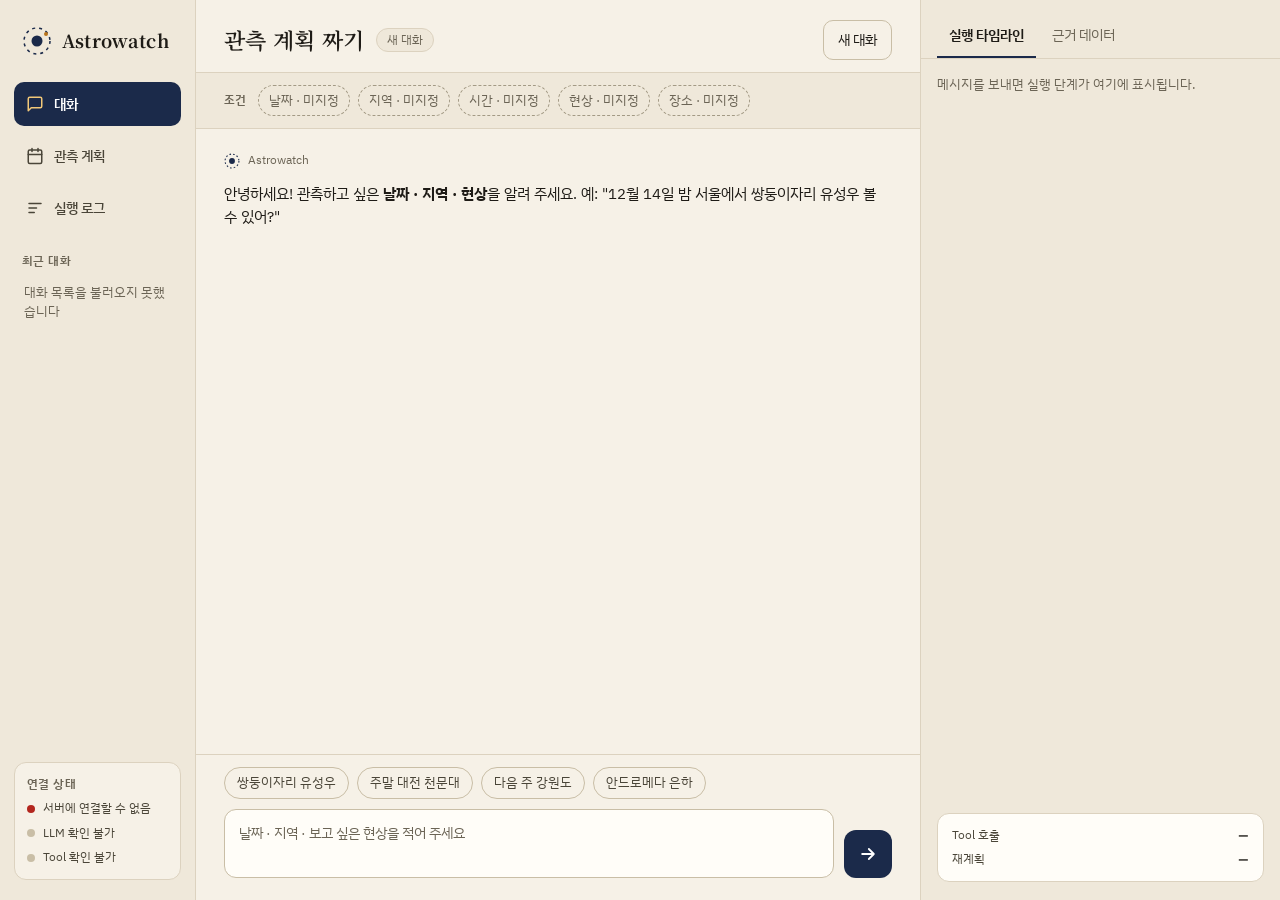
==== commit 1fed7cf3: "feat: 이전 세션 목록 및 불러오기 기능 추가" ====
--- a/frontend/index.html
+++ b/frontend/index.html
@@ -7,7 +7,7 @@
   <link rel="preconnect" href="https://fonts.googleapis.com">
   <link rel="preconnect" href="https://fonts.gstatic.com" crossorigin>
   <link rel="stylesheet" href="https://fonts.googleapis.com/css2?family=IBM+Plex+Sans+KR:wght@400;500;600;700&family=Noto+Serif+KR:wght@600;700&family=Space+Grotesk:wght@500;600;700&display=swap">
-  <link rel="stylesheet" href="css/style.css?v=3">
+  <link rel="stylesheet" href="css/style.css?v=6">
 </head>
 <body>
 <div class="app">
@@ -16,6 +16,10 @@
     <a class="rail-link" href="index.html" aria-current="page"><svg width="18" height="18" viewBox="0 0 24 24" fill="none" stroke="currentColor" stroke-width="2" stroke-linecap="round" stroke-linejoin="round" aria-hidden="true"><path d="M21 15a2 2 0 0 1-2 2H7l-4 4V5a2 2 0 0 1 2-2h14a2 2 0 0 1 2 2z"></path></svg><span>대화</span></a>
     <a class="rail-link" href="plans.html"><svg width="18" height="18" viewBox="0 0 24 24" fill="none" stroke="currentColor" stroke-width="2" stroke-linecap="round" stroke-linejoin="round" aria-hidden="true"><rect x="3" y="4" width="18" height="18" rx="2"></rect><path d="M16 2v4M8 2v4M3 10h18"></path></svg><span>관측 계획</span><span class="rail-count" id="rail-plan-count" hidden></span></a>
     <a class="rail-link" href="logs.html"><svg width="18" height="18" viewBox="0 0 24 24" fill="none" stroke="currentColor" stroke-width="2" stroke-linecap="round" stroke-linejoin="round" aria-hidden="true"><path d="M4 6h16M4 12h10M4 18h7"></path></svg><span>실행 로그</span></a>
+    <section class="convo-box" aria-labelledby="convo-heading">
+      <h2 id="convo-heading" class="convo-heading" tabindex="-1">최근 대화</h2>
+      <ul id="convo-list" class="convo-list"><li class="convo-empty">불러오는 중…</li></ul>
+    </section>
     <div class="rail-card" id="health" aria-live="polite"><div class="rail-card-title">연결 상태</div><div class="muted">확인 중…</div></div>
   </nav>
   <main class="chat-layout">
@@ -24,8 +28,17 @@
         <a class="mobile-brand" href="index.html" aria-label="Astrowatch 홈"><svg width="24" height="24" viewBox="0 0 30 30" aria-hidden="true"><circle cx="15" cy="15" r="13" fill="none" stroke="#1B2A4A" stroke-width="1.5" stroke-dasharray="3 4"></circle><circle cx="15" cy="15" r="5.5" fill="#1B2A4A"></circle><circle cx="24" cy="8" r="2" fill="#B8731B"></circle></svg><span class="brand-name">Astrowatch</span></a>
         <h1 class="page-title">관측 계획 짜기</h1>
         <span id="session-label" class="session-chip">새 대화</span>
+        <button type="button" id="convo-toggle" class="btn btn-sm convo-toggle" aria-controls="convo-sheet" aria-expanded="false">대화 목록</button>
         <button type="button" id="new-chat" class="btn btn-sm">새 대화</button>
       </header>
+
+      <section id="convo-sheet" class="convo-sheet" aria-labelledby="convo-heading-m" hidden>
+        <div class="convo-sheet-head">
+          <h2 id="convo-heading-m" class="convo-heading">최근 대화</h2>
+          <button type="button" id="convo-close" class="btn btn-icon" aria-label="대화 목록 닫기"><svg width="18" height="18" viewBox="0 0 24 24" fill="none" stroke="currentColor" stroke-width="2" stroke-linecap="round" aria-hidden="true"><path d="M18 6 6 18M6 6l12 12"></path></svg></button>
+        </div>
+        <ul id="convo-list-m" class="convo-list"></ul>
+      </section>
 
       <div id="cond-strip" class="cond-strip" aria-label="현재 조건"></div>
 
@@ -78,10 +91,10 @@
     <a class="tab" href="logs.html"><svg width="20" height="20" viewBox="0 0 24 24" fill="none" stroke="currentColor" stroke-width="2" stroke-linecap="round" stroke-linejoin="round" aria-hidden="true"><path d="M4 6h16M4 12h10M4 18h7"></path></svg><span>로그</span></a>
   </nav>
 </div>
-  <script src="js/api.js?v=3"></script>
-  <script src="js/markdown.js?v=3"></script>
-  <script src="js/ui.js?v=3"></script>
-  <script src="js/timeline.js?v=3"></script>
-  <script src="js/chat.js?v=3"></script>
+  <script src="js/api.js?v=6"></script>
+  <script src="js/markdown.js?v=6"></script>
+  <script src="js/ui.js?v=6"></script>
+  <script src="js/timeline.js?v=6"></script>
+  <script src="js/chat.js?v=6"></script>
 </body>
 </html>
--- a/frontend/css/style.css
+++ b/frontend/css/style.css
@@ -287,10 +287,34 @@
 .card-title { font-family: var(--font-serif); font-size: 18px; font-weight: 600; overflow-wrap: anywhere; }
 .card-sub { font-size: 12.5px; color: var(--muted); }
 .card-head .badge { margin-left: auto; }
+/* 관측 가능 시각 헤드라인 — 카드의 답 */
+.hero-window {
+  margin: 14px 20px 0; padding: 14px 18px; border-radius: 12px;
+  background: #FFF4DD; border: 1px solid var(--amber);
+  display: flex; flex-direction: column; gap: 4px;
+}
+.hero-window.is-fit { background: #FFF1D3; }
+.hero-window.is-none { background: var(--bg); border-color: var(--line); }
+.hero-k { display: inline-flex; align-items: center; gap: 6px; font-size: 12px; font-weight: 600; color: #7A4F00; letter-spacing: .02em; }
+.hero-window.is-none .hero-k { color: var(--muted); }
+.hero-v {
+  font-family: var(--font-num); font-variant-numeric: tabular-nums;
+  font-size: 32px; font-weight: 700; line-height: 1.15; color: #1E1B16; letter-spacing: -.01em;
+}
+.hero-v.is-none { color: var(--muted); font-weight: 600; }
+.hero-dash { margin: 0 8px; color: var(--amber); font-weight: 500; }
+.hero-chips { display: flex; flex-wrap: wrap; gap: 6px; margin-top: 2px; }
+.hero-chip {
+  display: inline-flex; align-items: center; gap: 4px; padding: 2px 10px; border-radius: 999px;
+  background: #FFFDF8; border: 1px solid var(--line-2); font-size: 12px; color: var(--text-2);
+}
+.hero-chip b { font-weight: 700; color: var(--text); }
+.hero-chip.is-cond { color: var(--cond); border-color: rgba(122, 79, 0, .4); }
 .stats {
   display: grid; grid-template-columns: repeat(4, minmax(0, 1fr)); gap: 10px;
-  padding: 14px 20px;
-}
+  padding: 12px 20px 14px;
+}
+.stats-3 { grid-template-columns: repeat(3, minmax(0, 1fr)); }
 .stat { padding: 10px 12px; border-radius: 10px; background: var(--bg); min-width: 0; }
 .stat-k { font-size: 11.5px; color: var(--muted); }
 .stat-v {
@@ -316,54 +340,67 @@
 .save-msg.ok { color: var(--ok); }
 .save-msg.err { color: var(--bad); }
 
-/* 밤 타임바 */
-.nightbar { padding: 0 20px 14px; display: flex; flex-direction: column; gap: 6px; }
-.nb-ticks {
-  display: flex; justify-content: space-between;
-  font-family: var(--font-num); font-size: 11px; color: var(--muted);
-}
-.nb-track {
-  position: relative; height: 34px;
-  border-radius: 8px; background: var(--bg-2); border: 1px solid var(--line);
-  overflow: hidden;
-}
-.nb-track.has-sky { height: 44px; }
+/* 밤 타임바 — 행 분리형 (하늘 · 달 · 날씨 · 천체 · 관측 창) */
+.nightbar { padding: 0 20px 14px; display: flex; flex-direction: column; gap: 4px; --nb-lab: 58px; }
+.nb-lane { display: flex; align-items: center; gap: 10px; }
+.nb-lab { flex: 0 0 48px; font-size: 11px; font-weight: 600; color: var(--muted); text-align: right; letter-spacing: .02em; }
+.nb-row {
+  position: relative; flex: 1; min-width: 0; height: 18px;
+  border-radius: 5px; background: var(--bg-2); border: 1px solid var(--line); overflow: hidden;
+}
+.nb-lane-sky .nb-row { background: #FBF7EE; }
+.nb-lane-win .nb-row { height: 32px; border-color: var(--amber); background: #FFF9EC; }
+.nb-lane-win .nb-lab { color: var(--amber); }
+.nb-lane-win + .nb-lane { margin-top: 2px; }
+.nb-hl {
+  position: absolute; top: 0; bottom: 0; pointer-events: none; z-index: 0;
+  left: calc(var(--nb-lab) + (100% - var(--nb-lab)) * var(--l, 0));
+  width: calc((100% - var(--nb-lab)) * var(--w, 0));
+  background: rgba(184, 115, 27, .10); border-left: 1px dashed rgba(184, 115, 27, .5); border-right: 1px dashed rgba(184, 115, 27, .5);
+}
+.nb-lane { position: relative; z-index: 1; }
+.nb-lanes { position: relative; display: flex; flex-direction: column; gap: 4px; }
+.nb-ticks { flex: 1; display: flex; justify-content: space-between; font-family: var(--font-num); font-size: 11px; color: var(--muted); }
 .nb-dark { position: absolute; top: 0; bottom: 0; background: var(--ink-deep); }
-.nb-moon {
-  position: absolute; top: 0; height: 10px;
-  background: repeating-linear-gradient(135deg, var(--gold) 0 4px, transparent 4px 8px);
-}
+.nb-moon { position: absolute; top: 3px; bottom: 3px; border-radius: 3px; background: var(--gold); }
 .nb-moon-unknown {
-  position: absolute; top: 0; height: 10px;
-  background: repeating-linear-gradient(90deg, #A39A85 0 3px, transparent 3px 7px);
-  opacity: .8;
-}
+  position: absolute; top: 3px; bottom: 3px; border-radius: 3px; box-sizing: border-box;
+  border: 1px dashed #A39A85; background: repeating-linear-gradient(90deg, rgba(163,154,133,.35) 0 3px, transparent 3px 7px);
+}
+.nb-sky { position: absolute; top: 0; bottom: 0; border-right: 1px solid rgba(255, 253, 248, .7); }
+.nb-obj { position: absolute; top: 4px; bottom: 4px; border-radius: 3px; background: var(--replan); }
+.nb-user { position: absolute; top: 2px; bottom: 2px; box-sizing: border-box; border: 1.5px dashed var(--line-2); border-radius: 4px; }
 .nb-win {
-  position: absolute; top: 10px; bottom: 0;
-  background: rgba(184, 115, 27, .45);
-  border-left: 2px solid var(--gold); border-right: 2px solid var(--gold);
-}
-.nb-track.has-sky .nb-win { bottom: 10px; }
-.nb-event { position: absolute; top: 0; bottom: 0; width: 2px; background: var(--bg); }
-.nb-track.has-sky .nb-event { bottom: 10px; }
-.nb-sky { position: absolute; bottom: 0; height: 10px; border-right: 1px solid rgba(255, 253, 248, .6); }
-.nb-objrow { position: relative; height: 4px; overflow: hidden; border-radius: 2px; }
-.nb-obj { position: absolute; top: 0; bottom: 0; border-radius: 2px; background: var(--replan); }
+  position: absolute; top: 3px; bottom: 3px; box-sizing: border-box; border-radius: 5px;
+  background: var(--amber); border: 2px solid #9A5E12;
+}
+.nb-lane-win .nb-txt-win { color: #FFFDF8; font-size: 12px; }
+.nb-txt {
+  position: absolute; top: 50%; transform: translateY(-50%); white-space: nowrap; pointer-events: none;
+  font-family: var(--font-num); font-size: 11px; font-weight: 600; color: #FFFDF8;
+}
+.nb-txt-win { transform: translate(-50%, -50%); color: #1E1B16; }
+.nb-txt-out { transform: translate(6px, -50%); color: var(--text-2); }
+.nb-txt-before { transform: translate(calc(-100% - 6px), -50%); }
+.nb-marker {
+  position: absolute; top: 0; bottom: 0; width: 0;
+  left: calc(var(--nb-lab) + (100% - var(--nb-lab)) * var(--p, 0));
+  border-left: 2px solid var(--ink); pointer-events: none;
+}
+.nb-marker-lab {
+  position: absolute; top: -1px; left: 4px; white-space: nowrap;
+  font-family: var(--font-num); font-size: 10.5px; font-weight: 600; color: var(--ink);
+  background: var(--surface); padding: 0 4px; border-radius: 3px;
+}
+.nb-marker-lab.flip { left: auto; right: 4px; }
 .sky-clear { background: var(--ok); }
 .sky-partly { background: #F6DDA6; }
 .sky-bad { background: var(--bad); }
 .sky-unknown { background: #A39A85; }
-.nb-legend { display: flex; flex-wrap: wrap; gap: 6px 14px; font-size: 11.5px; color: var(--muted); }
-.nb-legend > span { display: inline-flex; align-items: center; gap: 6px; }
-.sw { width: 14px; height: 10px; border-radius: 3px; display: inline-block; flex-shrink: 0; }
-.sw-dark { background: var(--ink-deep); }
-.sw-moon { background: repeating-linear-gradient(135deg, var(--gold) 0 3px, var(--ink-deep) 3px 6px); }
-.sw-win { background: rgba(184, 115, 27, .55); border: 1px solid var(--gold); }
-.sw-event { width: 3px; height: 12px; background: var(--ink-deep); border-radius: 0; }
-.sw-moon-unknown { background: repeating-linear-gradient(90deg, #A39A85 0 2px, transparent 2px 5px); border: 1px dashed #A39A85; }
-.sw-obj { height: 4px; border-radius: 2px; background: var(--replan); }
-.sw-sky { display: inline-flex; width: auto; height: auto; gap: 1px; border-radius: 0; }
-.sw-sky i { width: 8px; height: 10px; display: inline-block; }
+.nb-note { display: flex; flex-wrap: wrap; align-items: center; gap: 4px 4px; padding-left: var(--nb-lab); font-size: 11px; color: var(--muted); }
+.nb-note .sw { margin-left: 8px; }
+.nb-note .sw:first-child { margin-left: 0; }
+.sw { width: 12px; height: 10px; border-radius: 3px; display: inline-block; flex-shrink: 0; }
 
 /* 미니 타임바 (계획 서랍) */
 .nb-mini { display: flex; flex-direction: column; gap: 5px; }
@@ -704,7 +741,10 @@
   .card-title { font-size: 16px; flex: 1 1 100%; }
   .card-head .badge { margin-left: 0; }
   .stats { grid-template-columns: repeat(2, minmax(0, 1fr)); padding: 12px 14px; gap: 8px; }
+  .stats-3 { grid-template-columns: repeat(3, minmax(0, 1fr)); }
   .stat-v { font-size: 18px; }
+  .hero-window { margin: 12px 14px 0; padding: 12px 14px; }
+  .hero-v { font-size: 26px; }
   .nightbar { padding: 0 14px 12px; }
   .card-foot { padding: 12px 14px 14px; }
   .card-foot .btn-primary { flex: 1 1 100%; }
@@ -736,3 +776,67 @@
   .card-foot summary, .soft-box summary, .table details summary { min-height: 44px; display: flex; align-items: center; }
   .exec-summary a { min-height: 44px; }
 }
+
+/* ═════════ 최근 대화 목록 (레일 · 모바일 드롭다운) ═════════ */
+.convo-box { display: flex; flex-direction: column; gap: 4px; margin-top: 14px; min-height: 0; }
+.convo-heading {
+  padding: 0 8px; font-family: var(--font-sans);
+  font-size: 12px; font-weight: 600; letter-spacing: .04em; color: var(--muted);
+}
+.convo-heading:focus { outline: none; }
+.convo-heading:focus-visible { outline: 2px solid var(--ink); outline-offset: 2px; }
+.convo-list {
+  list-style: none; margin: 0; padding: 0;
+  display: flex; flex-direction: column; gap: 2px;
+  max-height: 40vh; overflow-y: auto; overscroll-behavior: contain;
+}
+.convo-item { border-radius: 10px; }
+.convo-item.is-current { background: var(--surface); box-shadow: inset 3px 0 0 var(--ink); }
+.convo-row { display: grid; grid-template-columns: minmax(0, 1fr) 44px; align-items: stretch; }
+.convo-open {
+  font: inherit; cursor: pointer; text-align: left;
+  display: flex; flex-direction: column; justify-content: center; gap: 2px;
+  min-width: 0; min-height: 44px; padding: 6px 4px 6px 10px;
+  border: none; border-radius: 10px; background: transparent; color: var(--text-2);
+}
+.convo-open:hover { background: var(--bg); color: var(--text); }
+.convo-item.is-current .convo-open { color: var(--ink); }
+.convo-item.is-current .convo-open:hover { background: transparent; }
+.convo-title { font-size: 13px; font-weight: 500; overflow: hidden; text-overflow: ellipsis; white-space: nowrap; }
+.convo-item.is-current .convo-title { font-weight: 600; }
+.convo-meta { display: flex; align-items: center; gap: 6px; font-size: 11.5px; color: var(--muted); }
+.convo-turns {
+  padding: 0 6px; border-radius: 999px;
+  background: var(--bg); border: 1px solid var(--line); color: var(--text-2);
+}
+.convo-del {
+  font: inherit; cursor: pointer;
+  display: inline-flex; align-items: center; justify-content: center;
+  width: 44px; min-height: 44px; padding: 0;
+  border: none; border-radius: 10px; background: transparent; color: var(--muted);
+}
+.convo-del:hover, .convo-del[aria-expanded="true"] { background: var(--bad-bg); color: var(--bad); }
+.convo-confirm {
+  margin: 2px 4px 6px; padding: 8px 10px 10px;
+  border-radius: 10px; background: var(--bad-bg); border: 1px solid var(--line);
+  font-size: 12px; color: var(--text-2);
+}
+.convo-confirm-msg { margin: 0 0 8px; }
+.convo-confirm-actions { display: flex; flex-wrap: wrap; gap: 6px; }
+.convo-confirm-actions .btn { flex: 1 1 0; min-height: 44px; padding: 0 10px; background: var(--surface); }
+.convo-confirm-actions .btn-danger-fill { background: var(--bad); }
+.convo-empty { padding: 8px 10px; font-size: 12.5px; color: var(--muted); }
+
+.convo-toggle, .convo-sheet { display: none; }
+@media (max-width: 640px) {
+  .convo-toggle { display: inline-flex; }
+  .chat-head .btn { min-height: 44px; }
+  .chat-head #new-chat { margin-left: 0; }
+  .convo-sheet {
+    display: flex; flex-direction: column; gap: 4px;
+    padding: 6px 16px 12px;
+    background: var(--bg-2); border-bottom: 1px solid var(--line);
+  }
+  .convo-sheet-head { display: flex; align-items: center; justify-content: space-between; }
+  .convo-sheet .convo-list { max-height: 55vh; }
+}
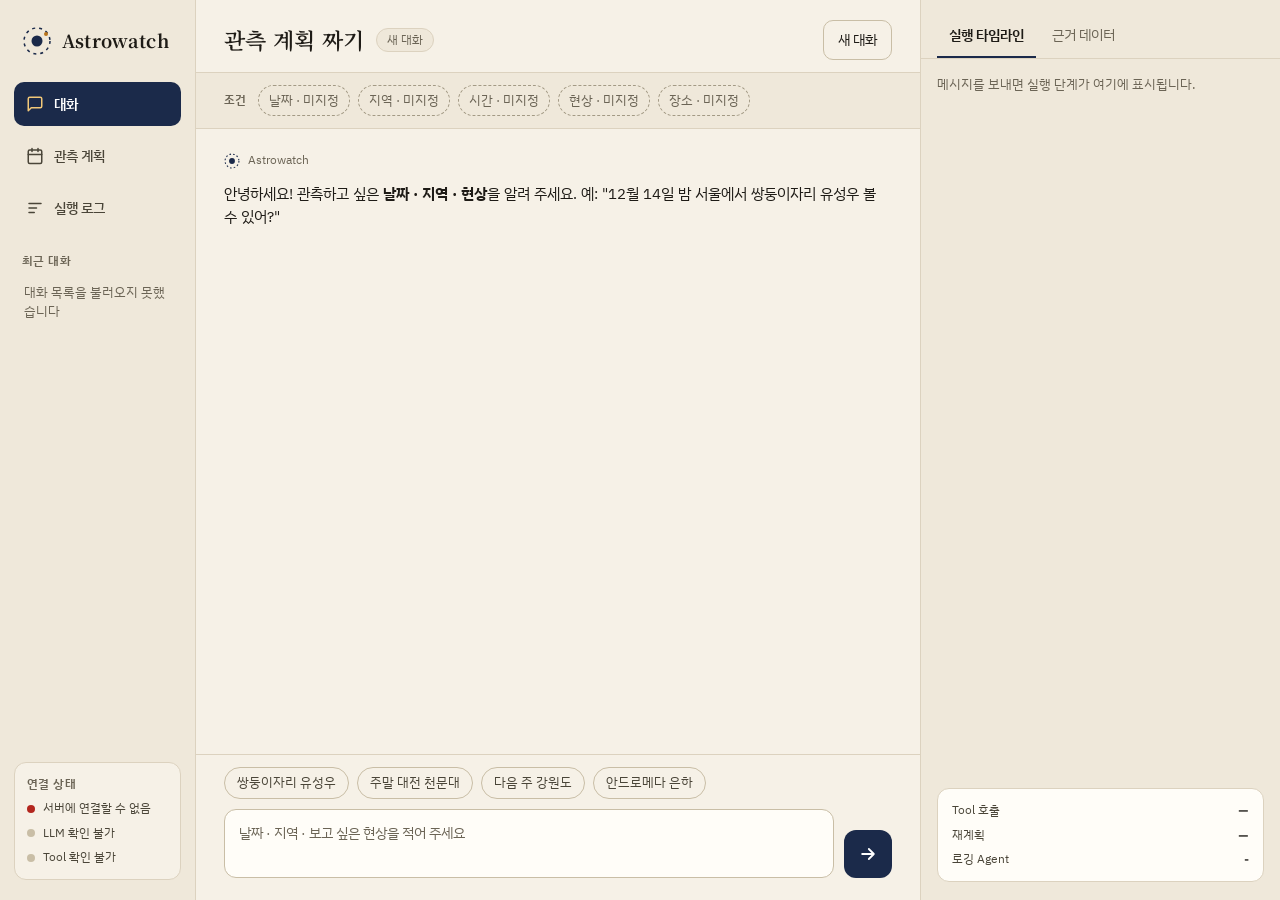
==== commit e88d0d8a: "feat: 심화 기능 구현, render 배포 준비" ====
--- a/frontend/index.html
+++ b/frontend/index.html
@@ -7,7 +7,7 @@
   <link rel="preconnect" href="https://fonts.googleapis.com">
   <link rel="preconnect" href="https://fonts.gstatic.com" crossorigin>
   <link rel="stylesheet" href="https://fonts.googleapis.com/css2?family=IBM+Plex+Sans+KR:wght@400;500;600;700&family=Noto+Serif+KR:wght@600;700&family=Space+Grotesk:wght@500;600;700&display=swap">
-  <link rel="stylesheet" href="css/style.css?v=6">
+  <link rel="stylesheet" href="css/style.css?v=9">
 </head>
 <body>
 <div class="app">
@@ -81,6 +81,7 @@
       <div id="exec-summary" class="exec-summary">
         <div class="row"><span>Tool 호출</span><b id="sum-tools">—</b></div>
         <div class="row"><span>재계획</span><b id="sum-replan">—</b></div>
+        <div class="row"><span>로깅 Agent</span><b id="sum-audit">-</b></div>
         <a id="sum-log" href="logs.html" hidden>이 세션의 전체 로그 →</a>
       </div>
     </aside>
@@ -91,10 +92,10 @@
     <a class="tab" href="logs.html"><svg width="20" height="20" viewBox="0 0 24 24" fill="none" stroke="currentColor" stroke-width="2" stroke-linecap="round" stroke-linejoin="round" aria-hidden="true"><path d="M4 6h16M4 12h10M4 18h7"></path></svg><span>로그</span></a>
   </nav>
 </div>
-  <script src="js/api.js?v=6"></script>
-  <script src="js/markdown.js?v=6"></script>
-  <script src="js/ui.js?v=6"></script>
-  <script src="js/timeline.js?v=6"></script>
-  <script src="js/chat.js?v=6"></script>
+  <script src="js/api.js?v=9"></script>
+  <script src="js/markdown.js?v=9"></script>
+  <script src="js/ui.js?v=9"></script>
+  <script src="js/timeline.js?v=9"></script>
+  <script src="js/chat.js?v=9"></script>
 </body>
 </html>
--- a/frontend/css/style.css
+++ b/frontend/css/style.css
@@ -404,7 +404,10 @@
 
 /* 미니 타임바 (계획 서랍) */
 .nb-mini { display: flex; flex-direction: column; gap: 5px; }
-.nb-mini .nb-track { height: 22px; border-radius: 6px; }
+.nb-mini .nb-track {
+  position: relative; overflow: hidden; height: 22px; border-radius: 6px;
+  background: var(--bg-2); border: 1px solid var(--line);
+}
 .nb-mini .nb-win { top: 0; }
 .nb-mini .nb-ticks { font-size: 10.5px; }
 
@@ -671,6 +674,55 @@
 .chip.f-stage[aria-pressed="true"], .chip.f-tool[aria-pressed="true"], .chip.f-llm[aria-pressed="true"],
 .chip.f-replan[aria-pressed="true"], .chip.f-fail[aria-pressed="true"] { color: #fff; }
 .foot-note { margin: 0; font-size: 12px; color: var(--muted); }
+
+/* 로깅 Agent 판정 (심화 F3020): 배지, 판정 패널. 경고(규칙)와 진단(LLM)은 칸을 나눠 보인다 */
+.audit-badge {
+  display: inline-block; padding: 1px 8px; border-radius: 999px;
+  font-family: var(--font-num); font-size: 11.5px; font-weight: 600; white-space: nowrap;
+  background: var(--bg); border: 1px solid var(--line); color: var(--muted);
+}
+.audit-badge.a-normal { background: var(--ok-bg); border-color: #8DC0A3; color: var(--ok); }
+.audit-badge.a-anomaly { background: var(--bad-bg); border-color: #E7A9A3; color: var(--bad); }
+.audit-badge.a-undetermined { background: var(--cond-bg); border-color: #E2C68A; color: var(--cond); }
+.audit-badge.a-none { border-style: dashed; font-weight: 500; }
+.exec-summary b.audit-badge { font-family: var(--font-num); }
+.exec-summary b.audit-badge.a-normal { color: var(--ok); }
+.exec-summary b.audit-badge.a-anomaly { color: var(--bad); }
+.exec-summary b.audit-badge.a-undetermined { color: var(--cond); }
+.audit-panel {
+  padding: 12px 14px; border-radius: var(--radius);
+  background: var(--surface); border: 1px solid var(--line); border-left: 3px solid var(--ink);
+  display: flex; flex-direction: column; gap: 8px; font-size: 13px;
+}
+.audit-head { display: flex; flex-wrap: wrap; align-items: center; gap: 8px; }
+.audit-head h3 { margin: 0; font-family: var(--font-serif); font-size: 15px; font-weight: 600; color: var(--ink); }
+.audit-head .btn { margin-left: auto; }
+.audit-meta { margin: 0; font-family: var(--font-num); font-size: 12px; color: var(--muted); }
+.audit-note { margin: 0; font-size: 12.5px; color: var(--text-2); }
+.audit-sub { font-weight: 600; color: var(--text); font-size: 12.5px; }
+.audit-findings { margin: 0; padding-left: 18px; display: flex; flex-direction: column; gap: 6px; }
+.audit-findings li { overflow-wrap: anywhere; }
+.audit-kind { font-weight: 600; color: var(--bad); }
+.audit-seqs { margin-top: 2px; font-size: 12px; color: var(--muted); display: flex; flex-wrap: wrap; gap: 4px; align-items: center; }
+.seq-link {
+  font: inherit; font-family: var(--font-num); min-height: 24px; padding: 0 6px; cursor: pointer;
+  border: 1px solid var(--line-2); border-radius: 6px; background: var(--bg); color: var(--ink);
+}
+.seq-link:hover, .seq-link:focus-visible { border-color: var(--amber); color: var(--amber); }
+.audit-diag {
+  padding: 8px 10px; border-radius: 8px; background: var(--bg-2); border: 1px dashed var(--amber);
+}
+.audit-diag p { margin: 4px 0 0; color: var(--text-2); }
+.audit-diag.is-failed { border-color: var(--line-2); }
+.audit-diag.is-failed p { color: var(--muted); }
+.audit-culprit b { color: var(--amber); }
+.type-chip.t-audit { background: #E8ECF4; border-color: var(--amber); color: var(--amber); }
+.chip.f-audit { color: var(--amber); }
+.chip.f-audit[aria-pressed="true"] { color: #fff; }
+.row-flash { outline: 2px solid var(--amber); outline-offset: -2px; transition: outline-color .4s; }
+@media (max-width: 640px) {
+  .seq-link { min-height: 36px; padding: 0 10px; }
+}
 
 /* ═════════ 반응형 ═════════ */
 /* 중간 폭: 실행 패널을 아래 시트로, 계획 서랍·로그는 세로로 */
@@ -840,3 +892,140 @@
   .convo-sheet-head { display: flex; align-items: center; justify-content: space-between; }
   .convo-sheet .convo-list { max-height: 55vh; }
 }
+
+/* ═════════ 하늘 가리키기 (pointer.html) ═════════ */
+.pt-page { display: flex; flex-direction: column; gap: 16px; padding: 22px 28px 32px; min-width: 0; }
+.pt-head { align-items: flex-start; }
+.pt-titles { display: flex; flex-direction: column; gap: 4px; min-width: 0; }
+.pt-back {
+  display: inline-flex; align-items: center; gap: 4px; align-self: flex-start;
+  min-height: 32px; font-size: 12.5px; color: var(--muted); text-decoration: none;
+}
+.pt-back:hover { color: var(--ink); }
+.pt-name-row { display: flex; flex-wrap: wrap; align-items: baseline; gap: 10px; }
+.pt-page .page-title { font-size: 26px; font-weight: 700; color: var(--ink); overflow-wrap: anywhere; }
+.pt-kind {
+  font-size: 12px; font-weight: 600; letter-spacing: .02em;
+  padding: 2px 10px; border-radius: 999px;
+  color: var(--cond); background: var(--cond-bg); border: 1px solid #E3C27E;
+}
+.pt-plan { margin: 0; font-size: 13px; color: var(--muted); overflow-wrap: anywhere; }
+
+.pt-layout {
+  display: grid; grid-template-columns: minmax(0, 1fr) minmax(300px, 380px);
+  gap: 24px; align-items: start;
+}
+.pt-stage-col { display: flex; flex-direction: column; align-items: center; gap: 10px; min-width: 0; }
+.pt-guide {
+  margin: 0; min-height: 1.3em; text-align: center;
+  font-family: var(--font-serif); font-weight: 700; font-size: 30px; line-height: 1.3;
+  color: var(--ink); font-variant-numeric: tabular-nums;
+}
+.pt-guide.is-locked { color: var(--amber); }
+.pt-stage {
+  position: relative; width: min(100%, 560px, calc(100vh - 260px)); min-width: 260px; aspect-ratio: 1;
+  border-radius: 50%; touch-action: none; user-select: none; -webkit-user-select: none;
+}
+.pt-stage.is-sim { cursor: grab; }
+.pt-stage.is-dragging { cursor: grabbing; }
+.pt-stage:focus-visible { outline: 3px solid var(--amber); outline-offset: 4px; }
+.pt-svg { display: block; width: 100%; height: 100%; overflow: visible; }
+.pt-hint { margin: 0; font-size: 12.5px; color: var(--muted); text-align: center; }
+
+/* 나침반 고리 */
+.pt-ring-bg { fill: var(--bg-2); stroke: var(--line-2); stroke-width: 1; }
+.pt-tick { stroke: var(--line-2); stroke-width: 1.2; }
+.pt-tick.is-major { stroke: var(--ink); stroke-width: 2; }
+.pt-ring-label { font: 600 14px var(--font-sans); fill: var(--text-2); }
+.pt-ring-label.is-minor { font-size: 10px; font-weight: 500; fill: var(--muted); }
+.pt-ring-label.is-north { fill: var(--bad); font-weight: 700; }
+.pt-ring-target { fill: var(--amber); stroke: var(--surface); stroke-width: 1.5; }
+.pt-index { fill: var(--ink); }
+
+/* 시야 */
+.pt-field { fill: var(--surface); stroke: var(--line-2); stroke-width: 1.5; }
+.pt-ground { fill: #E8DFCC; opacity: .75; }
+.pt-horizon { fill: none; stroke: var(--text-2); stroke-width: 1.6; stroke-dasharray: 5 4; }
+.pt-horizon-label { font: 500 11px var(--font-sans); fill: var(--muted); }
+.pt-grid { fill: none; stroke: var(--line-soft); stroke-width: 1; }
+.pt-arrow line { stroke: var(--ink); stroke-width: 7; stroke-linecap: round; }
+.pt-arrow path { fill: var(--ink); }
+.pt-target-halo { fill: rgba(184, 115, 27, .16); stroke: var(--amber); stroke-width: 2; }
+.pt-target-dot { fill: var(--amber); }
+.pt-target-label { font: 600 13px var(--font-sans); fill: var(--ink); paint-order: stroke; stroke: var(--surface); stroke-width: 4px; }
+.pt-cross { stroke: var(--ink); stroke-width: 2; stroke-linecap: round; }
+.pt-cross-ring { fill: none; stroke: var(--ink); stroke-width: 2; }
+.pt-lock-text { font: 700 20px var(--font-serif); fill: var(--amber); opacity: 0; }
+.pt-stage.is-locked .pt-field { fill: #FFF1D3; stroke: var(--amber); stroke-width: 4; }
+.pt-stage.is-locked .pt-cross-ring { fill: rgba(184, 115, 27, .25); stroke: var(--amber); stroke-width: 3; }
+.pt-stage.is-locked .pt-cross { stroke: var(--amber); }
+.pt-stage.is-locked .pt-lock-text { opacity: 1; }
+.pt-stage.is-locked .pt-target-halo { animation: pt-pulse 1.4s ease-in-out infinite; transform-origin: center; transform-box: fill-box; }
+.pt-stage.is-locked-below .pt-cross-ring { stroke: var(--muted); stroke-dasharray: 3 3; }
+@keyframes pt-pulse { 50% { transform: scale(1.35); opacity: .55; } }
+@media (prefers-reduced-motion: reduce) { .pt-stage.is-locked .pt-target-halo { animation: none; } }
+
+/* 옆 패널 */
+.pt-side { display: flex; flex-direction: column; gap: 14px; min-width: 0; }
+.pt-actions { display: flex; flex-wrap: wrap; gap: 8px; }
+.pt-actions .btn { flex: 1 1 auto; }
+.pt-actions .btn-primary { flex-basis: 100%; }
+.pt-readout { margin: 0; display: grid; gap: 8px; }
+.pt-read {
+  display: grid; grid-template-columns: 92px minmax(0, 1fr); align-items: baseline; gap: 10px;
+  padding: 10px 14px; border-radius: var(--radius); background: var(--surface); border: 1px solid var(--line);
+}
+.pt-read dt { font-size: 12px; color: var(--muted); font-weight: 600; }
+.pt-read dd { margin: 0; display: flex; flex-wrap: wrap; gap: 4px 14px; font-size: 15px; color: var(--text); }
+.pt-read dd .muted { font-size: 12.5px; }
+.pt-status {
+  list-style: none; margin: 0; padding: 12px 14px; display: flex; flex-direction: column; gap: 8px;
+  border-radius: var(--radius); background: var(--bg-2); border: 1px solid var(--line); font-size: 13px;
+}
+.pt-status li { display: flex; align-items: center; gap: 8px; min-height: 28px; flex-wrap: wrap; }
+.pt-status-k { flex: 0 0 76px; font-size: 12px; color: var(--muted); font-weight: 600; }
+.pt-switch {
+  position: relative; width: 46px; height: 28px; padding: 0; flex-shrink: 0; cursor: pointer;
+  border-radius: 999px; border: 1px solid var(--line-2); background: var(--surface);
+}
+.pt-switch-knob {
+  position: absolute; top: 3px; left: 3px; width: 20px; height: 20px; border-radius: 50%;
+  background: var(--line-2); transition: transform .15s ease, background .15s ease;
+}
+.pt-switch[aria-checked="true"] { background: var(--ink); border-color: var(--ink); }
+.pt-switch[aria-checked="true"] .pt-switch-knob { transform: translateX(18px); background: var(--gold); }
+@media (prefers-reduced-motion: reduce) { .pt-switch-knob { transition: none; } }
+.pt-below { font-weight: 600; }
+.pt-note { margin: 0; font-size: 12.5px; color: var(--text-2); }
+.pt-note-sub { color: var(--muted); }
+.pt-picker { gap: 6px; }
+.pt-pick-list { list-style: none; margin: 4px 0 0; padding: 0; display: flex; flex-direction: column; gap: 2px; max-height: 280px; overflow-y: auto; }
+.pt-pick {
+  width: 100%; min-height: 44px; padding: 6px 10px; font: inherit; text-align: left; cursor: pointer;
+  display: flex; align-items: center; justify-content: space-between; gap: 8px;
+  border: none; border-radius: 8px; background: transparent; color: var(--text);
+}
+.pt-pick:hover, .pt-pick:focus-visible { background: var(--bg-2); }
+.pt-pick-empty { padding: 8px 10px; font-size: 12.5px; }
+
+/* 계획 목록, 서랍의 하늘에서 찾기 */
+.plan-row-wrap { display: flex; align-items: stretch; gap: 8px; }
+.plan-row-wrap .plan-row { flex: 1 1 auto; min-width: 0; }
+.sky-link { flex-shrink: 0; align-self: center; }
+.sky-link[aria-disabled="true"] { opacity: .45; cursor: not-allowed; pointer-events: auto; }
+
+@media (max-width: 1080px) {
+  .pt-layout { grid-template-columns: minmax(0, 1fr); }
+  .pt-stage { width: min(100%, 520px); }
+}
+@media (max-width: 640px) {
+  .pt-page { padding: 12px 16px 20px; gap: 10px; }
+  .pt-page .page-title { font-size: 21px; }
+  .pt-guide { font-size: 24px; }
+  .pt-stage { width: min(100%, 360px); min-width: 0; }
+  .pt-side { gap: 10px; }
+  .pt-actions .btn { flex: 1 1 calc(50% - 4px); }
+  .pt-read { grid-template-columns: 80px minmax(0, 1fr); padding: 8px 12px; }
+  .plan-row-wrap { flex-direction: column; }
+  .sky-link { align-self: stretch; }
+}
